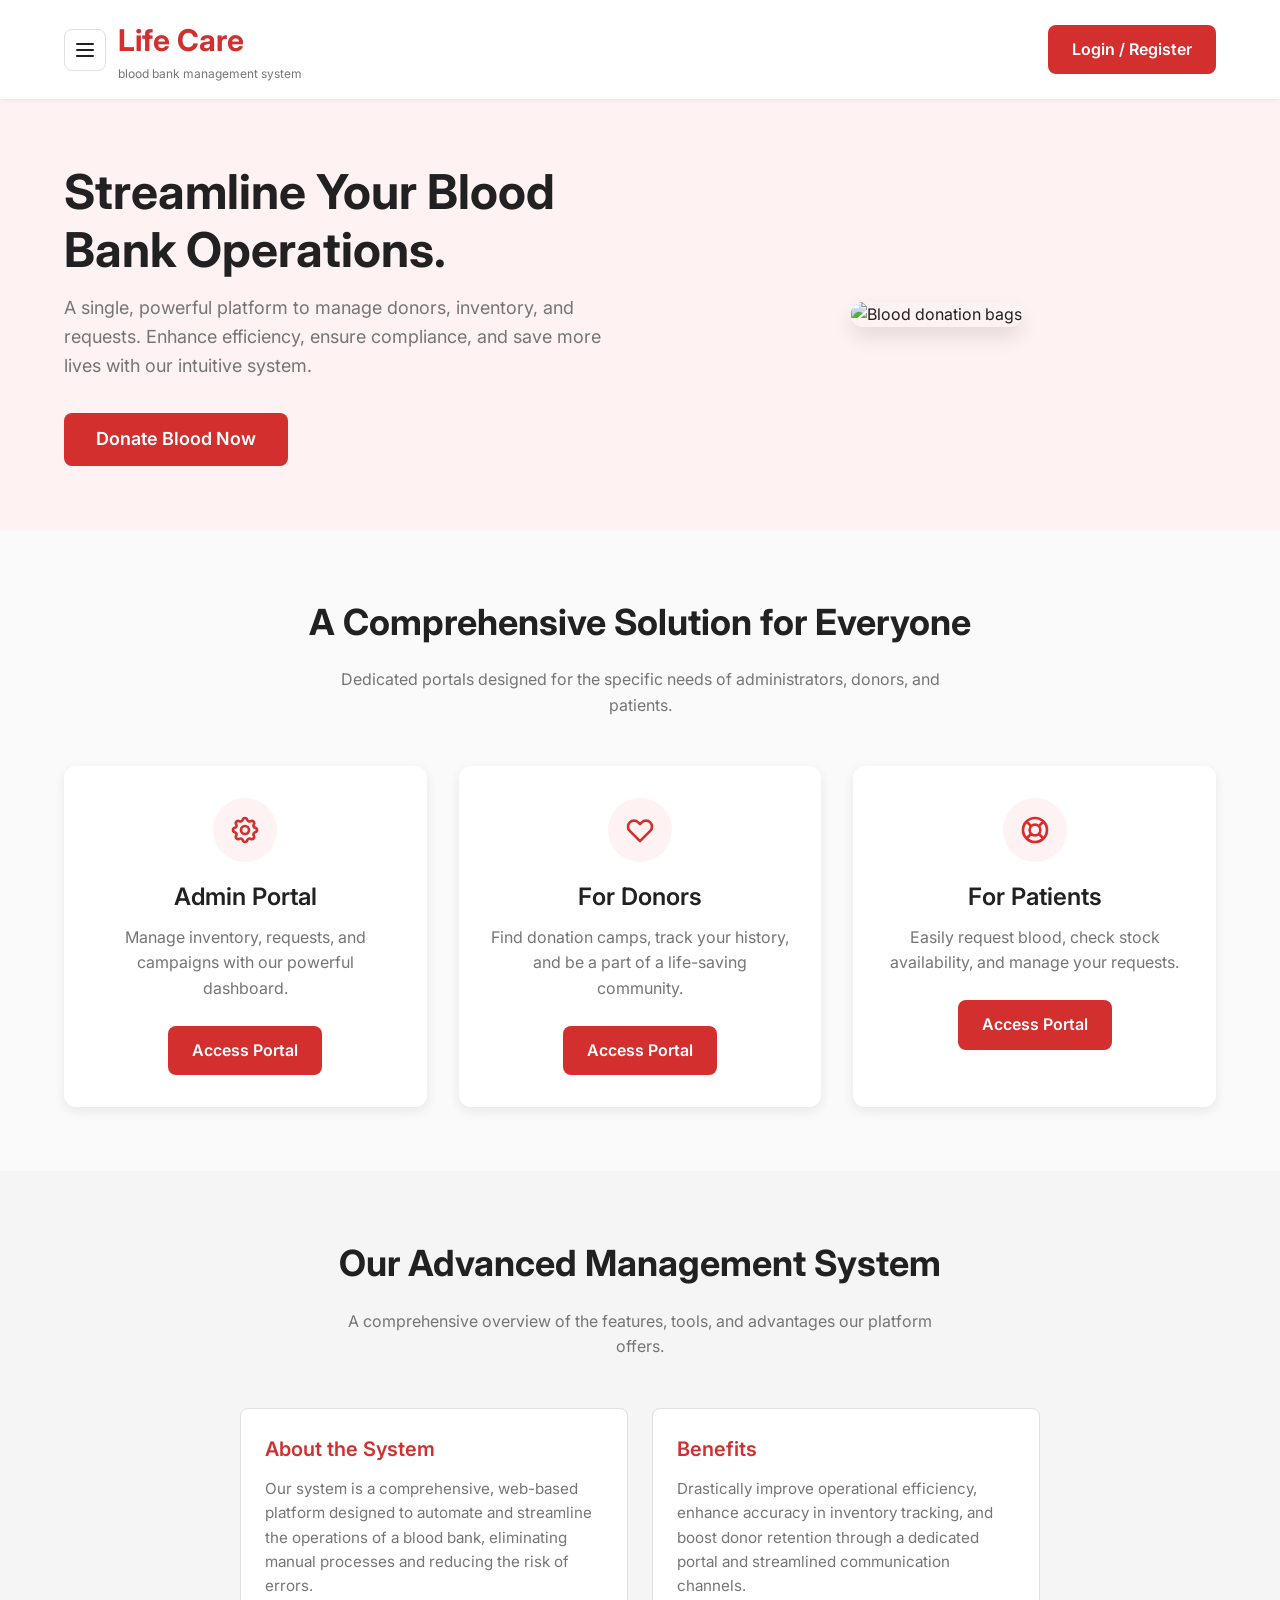
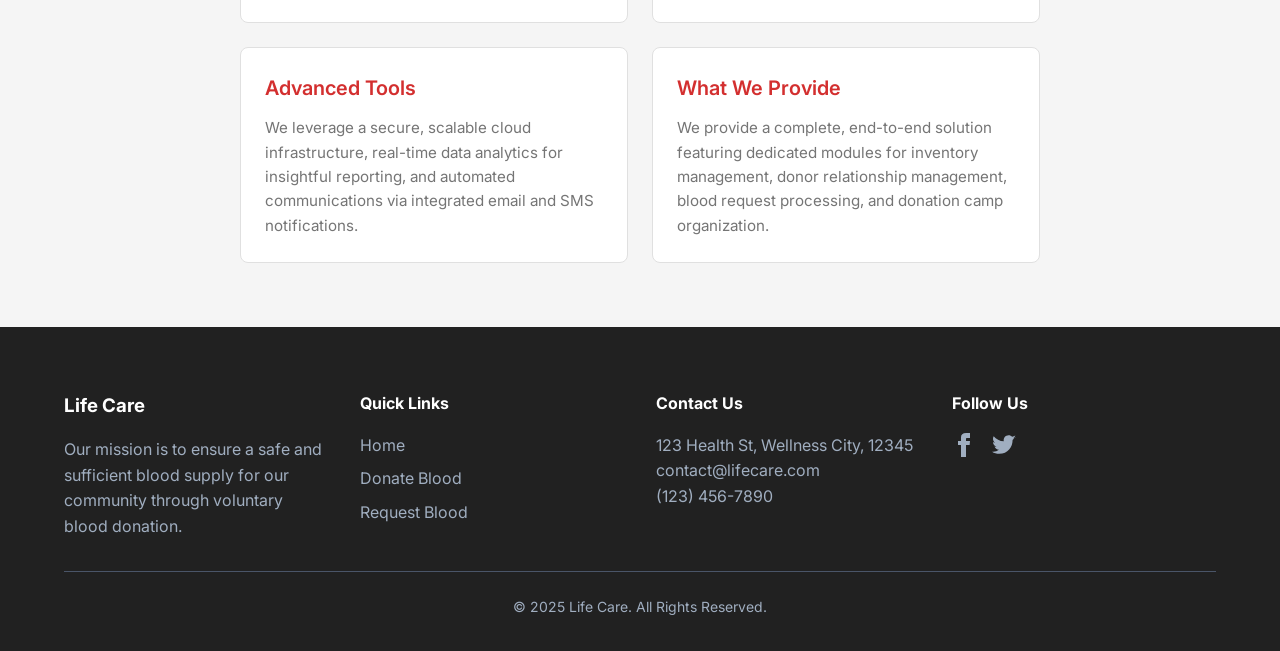
==== index.html @ db760a57 "feature upgrade" ====
<html lang="en">
<head>
    <meta charset="UTF-8">
    <meta name="viewport" content="width=device-width, initial-scale=1.0">
    <title>Life Care - Professional Blood Bank Management System</title>
    <link rel="stylesheet" href="style.css">
    <link rel="preconnect" href="https://fonts.googleapis.com">
    <link rel="preconnect" href="https://fonts.gstatic.com" crossorigin>
    <link href="https://fonts.googleapis.com/css2?family=Inter:wght@400;500;600;700&display=swap" rel="stylesheet">
</head>
<body>
    <header class="header">
        <div class="container">
            <div class="logo-area">
                <button class="hamburger-btn" id="hamburger-btn" onclick="toggleHamburgerMenu()" aria-label="Menu">
                    <svg width="24" height="24" fill="none" stroke="currentColor" viewBox="0 0 24 24"><path stroke-linecap="round" stroke-linejoin="round" stroke-width="2" d="M4 6h16M4 12h16M4 18h16"/></svg>
                </button>
                <div class="logo">
                    <a href="index.html">Life Care</a>
                    <div class="subtitle">blood bank management system</div>
                </div>
                <!-- Hamburger Dropdown Menu -->
                <div class="hamburger-menu" id="hamburger-menu">
                    <a href="admin_login.html" class="hamburger-menu-item">
                        <svg width="18" height="18" fill="none" stroke="currentColor" viewBox="0 0 24 24"><path stroke-linecap="round" stroke-linejoin="round" stroke-width="2" d="M10.325 4.317c.426-1.756 2.924-1.756 3.35 0a1.724 1.724 0 002.573 1.066c1.543-.94 3.31.826 2.37 2.37a1.724 1.724 0 001.065 2.572c1.756.426 1.756 2.924 0 3.35a1.724 1.724 0 00-1.066 2.573c.94 1.543-.826 3.31-2.37 2.37a1.724 1.724 0 00-2.572 1.065c-.426 1.756-2.924 1.756-3.35 0a1.724 1.724 0 00-2.573-1.066c-1.543.94-3.31-.826-2.37-2.37a1.724 1.724 0 00-1.065-2.572c-1.756-.426-1.756-2.924 0-3.35a1.724 1.724 0 001.066-2.573c-.94-1.543.826-3.31 2.37-2.37.996.608 2.296.07 2.572-1.065z"/><path stroke-linecap="round" stroke-linejoin="round" stroke-width="2" d="M15 12a3 3 0 11-6 0 3 3 0 016 0z"/></svg>
                        Admin Login / Register
                    </a>
                </div>
            </div>
            <div class="header-actions">
                <a href="user_login.html" class="btn btn-primary">Login / Register</a>
            </div>
        </div>
    </header>

    <main>
        <!-- Hero Section -->
        <section class="hero">
            <div class="container">
                <div class="hero-text">
                    <h1>Streamline Your Blood Bank Operations.</h1>
                    <p>A single, powerful platform to manage donors, inventory, and requests. Enhance efficiency, ensure compliance, and save more lives with our intuitive system.</p>
                    <a href="donor_login.html" class="btn btn-primary" style="font-size: 1.125rem; padding: 0.75rem 2rem;">Donate Blood Now</a>
                </div>
                <div class="hero-image">
                    <img src="https://images.pexels.com/photos/6823567/pexels-photo-6823567.jpeg?auto=compress&cs=tinysrgb&w=1260&h=750&dpr=1" alt="Blood donation bags">
                </div>
            </div>
        </section>
        
        <!-- Portals Section -->
        <section class="section" style="background-color: #fafafa;">
            <div class="container">
                <h2 class="section-title">A Comprehensive Solution for Everyone</h2>
                <p class="section-subtitle">Dedicated portals designed for the specific needs of administrators, donors, and patients.</p>
                <div class="grid-3">
                    <!-- Admin Portal Card -->
                    <div class="feature-card" onclick="window.location.href='admin_login.html'">
                        <div class="feature-card-icon">
                            <svg style="width: 2rem; height: 2rem;" fill="none" stroke="currentColor" viewBox="0 0 24 24"><path stroke-linecap="round" stroke-linejoin="round" stroke-width="2" d="M10.325 4.317c.426-1.756 2.924-1.756 3.35 0a1.724 1.724 0 002.573 1.066c1.543-.94 3.31.826 2.37 2.37a1.724 1.724 0 001.065 2.572c1.756.426 1.756 2.924 0 3.35a1.724 1.724 0 00-1.066 2.573c.94 1.543-.826 3.31-2.37 2.37a1.724 1.724 0 00-2.572 1.065c-.426 1.756-2.924 1.756-3.35 0a1.724 1.724 0 00-2.573-1.066c-1.543.94-3.31-.826-2.37-2.37a1.724 1.724 0 00-1.065-2.572c-1.756-.426-1.756-2.924 0-3.35a1.724 1.724 0 001.066-2.573c-.94-1.543.826-3.31 2.37-2.37.996.608 2.296.07 2.572-1.065z"></path><path stroke-linecap="round" stroke-linejoin="round" stroke-width="2" d="M15 12a3 3 0 11-6 0 3 3 0 016 0z"></path></svg>
                        </div>
                        <h3>Admin Portal</h3>
                        <p>Manage inventory, requests, and campaigns with our powerful dashboard.</p>
                         <a href="admin_login.html" class="btn btn-primary" style="margin-top: 1.5rem;">Access Portal</a>
                    </div>
                    <!-- Donor Portal Card -->
                    <div class="feature-card" onclick="window.location.href='donor_login.html'">
                        <div class="feature-card-icon">
                            <svg style="width: 2rem; height: 2rem;" fill="none" stroke="currentColor" viewBox="0 0 24 24"><path stroke-linecap="round" stroke-linejoin="round" stroke-width="2" d="M4.318 6.318a4.5 4.5 0 000 6.364L12 20.364l7.682-7.682a4.5 4.5 0 00-6.364-6.364L12 7.636l-1.318-1.318a4.5 4.5 0 00-6.364 0z"></path></svg>
                        </div>
                        <h3>For Donors</h3>
                        <p>Find donation camps, track your history, and be a part of a life-saving community.</p>
                         <a href="donor_login.html" class="btn btn-primary" style="margin-top: 1.5rem;">Access Portal</a>
                    </div>
                    <!-- Patient Portal Card -->
                    <div class="feature-card" onclick="window.location.href='patient_login.html'">
                        <div class="feature-card-icon">
                            <svg style="width: 2rem; height: 2rem;" fill="none" stroke="currentColor" viewBox="0 0 24 24"><path stroke-linecap="round" stroke-linejoin="round" stroke-width="2" d="M18.364 5.636l-3.536 3.536m0 5.656l3.536 3.536M9.172 9.172L5.636 5.636m3.536 9.192l-3.536 3.536M21 12a9 9 0 11-18 0 9 9 0 0118 0zm-5 0a4 4 0 11-8 0 4 4 0 018 0z"></path></svg>
                        </div>
                        <h3>For Patients</h3>
                        <p>Easily request blood, check stock availability, and manage your requests.</p>
                  		 <a href="patient_login.html" class="btn btn-primary" style="margin-top: 1.5rem;">Access Portal</a>
                    </div>
                </div>
            </div>
        </section>

        <!-- Information Section -->
        <section id="system-information" class="section">
            <div class="container">
                <h2 class="section-title">Our Advanced Management System</h2>
                <p class="section-subtitle">A comprehensive overview of the features, tools, and advantages our platform offers.</p>
                <div class="info-grid">
                    <div class="info-block">
                        <h3>About the System</h3>
                        <p>Our system is a comprehensive, web-based platform designed to automate and streamline the operations of a blood bank, eliminating manual processes and reducing the risk of errors.</p>
                    </div>
                    <div class="info-block">
                        <h3>Benefits</h3>
                        <p>Drastically improve operational efficiency, enhance accuracy in inventory tracking, and boost donor retention through a dedicated portal and streamlined communication channels.</p>
                    </div>
                    <div class="info-block">
                        <h3>Advanced Tools</h3>
                        <p>We leverage a secure, scalable cloud infrastructure, real-time data analytics for insightful reporting, and automated communications via integrated email and SMS notifications.</p>
                    </div>
                    <div class="info-block">
                        <h3>What We Provide</h3>
                        <p>We provide a complete, end-to-end solution featuring dedicated modules for inventory management, donor relationship management, blood request processing, and donation camp organization.</p>
                    </div>
                </div>
            </div>
        </section>
    </main>
    
    <footer class="footer">
        <div class="container">
            <div class="footer-grid">
                <div>
                    <h3>Life Care</h3>
                    <p>Our mission is to ensure a safe and sufficient blood supply for our community through voluntary blood donation.</p>
                </div>
                <div>
                    <h4>Quick Links</h4>
                    <ul>
                        <li><a href="index.html">Home</a></li>
                        <li><a href="donor_login.html">Donate Blood</a></li>
                        <li><a href="patient_login.html">Request Blood</a></li>
                    </ul>
                </div>
                <div>
                    <h4>Contact Us</h4>
                    <p>123 Health St, Wellness City, 12345<br>
                    <a href="mailto:contact@lifecare.com">contact@lifecare.com</a><br>
                    <a href="tel:+1234567890">(123) 456-7890</a></p>
                </div>
                <div>
                    <h4>Follow Us</h4>
                    <div class="social-links">
                        <a href="#"><svg fill="currentColor" style="width:1.5rem; height:1.5rem;" viewBox="0 0 24 24"><path d="M9 8h-3v4h3v12h5v-12h3.642l.358-4h-4v-1.667c0-.955.192-1.333 1.115-1.333h2.885v-5h-3.808c-3.596 0-5.192 1.583-5.192 4.615v3.385z"/></svg></a>
                        <a href="#"><svg fill="currentColor" style="width:1.5rem; height:1.5rem;" viewBox="0 0 24 24"><path d="M24 4.557c-.883.392-1.832.656-2.828.775 1.017-.609 1.798-1.574 2.165-2.724-.951.564-2.005.974-3.127 1.195-.897-.957-2.178-1.555-3.594-1.555-3.179 0-5.515 2.966-4.797 6.045-4.091-.205-7.719-2.165-10.148-5.144-.424.727-.666 1.584-.666 2.477 0 1.61.82 3.027 2.053 3.847-.764-.024-1.482-.234-2.11-.583v.062c0 2.256 1.605 4.14 3.737 4.568-.39.106-.803.162-1.227.162-.3 0-.593-.028-.877-.082.593 1.85 2.307 3.198 4.35 3.234-1.595 1.25-3.604 1.995-5.786 1.995-.376 0-.747-.022-1.112-.065 2.063 1.328 4.526 2.105 7.188 2.105 8.634 0 13.36-7.162 13.36-13.36 0-.204-.005-.407-.014-.61a9.49 9.49 0 002.323-2.41z"/></svg></a>
                    </div>
                </div>
            </div>
            <div class="footer-bottom">
                <p>&copy; 2025 Life Care. All Rights Reserved.</p>
            </div>
        </div>
    </footer>
    <script src="script.js"></script>
</body>
</html>
---- style.css ----
/* CSS variables for consistent theming */
:root {
    --primary-color: #D32F2F;
    --primary-hover: #B71C1C;
    --text-dark: #212121;
    --text-light: #757575;
    --bg-color: #F5F5F5;
    --card-bg: #FFFFFF;
    --border-color: #E0E0E0;
    --success-color: #388E3C;
}

/* Basic reset and font settings */
* {
    margin: 0;
    padding: 0;
    box-sizing: border-box;
    font-family: 'Inter', sans-serif;
}

body {
    background-color: var(--bg-color);
    color: var(--text-dark);
    line-height: 1.6;
}

/* Container to center content */
.container {
    max-width: 1200px;
    margin-left: auto;
    margin-right: auto;
    padding: 0 1.5rem;
}

/* --- Reusable Component Styles --- */
.btn {
    padding: 12px 24px;
    border: none;
    border-radius: 8px;
    font-size: 1rem;
    font-weight: 600;
    cursor: pointer;
    display: inline-flex;
    align-items: center;
    gap: 8px;
    text-decoration: none;
    color: white;
}

.btn-primary {
    background-color: var(--primary-color);
}

.card {
    background-color: var(--card-bg);
    border-radius: 12px;
    box-shadow: 0 4px 12px rgba(0, 0, 0, 0.08);
    border: 1px solid var(--border-color);
    margin-bottom: 24px;
}

.card-header {
    padding: 16px 24px;
    border-bottom: 1px solid var(--border-color);
    font-size: 1.125rem;
    font-weight: 600;
}

.card-body {
    padding: 24px;
}

/* Table styles */
.table-container {
    overflow-x: auto;
}

table {
    width: 100%;
    border-collapse: collapse;
    text-align: left;
}

th, td {
    padding: 12px 15px;
    border-bottom: 1px solid var(--border-color);
    vertical-align: middle;
}

th {
    font-size: 12px;
    font-weight: 600;
    text-transform: uppercase;
    color: var(--text-light);
    background-color: var(--bg-color);
}

/* --- Header & Footer --- */
.header {
    background-color: white;
    box-shadow: 0 2px 4px rgba(0,0,0,0.05);
    position: sticky;
    top: 0;
    z-index: 50;
}
.header .container {
    display: flex;
    justify-content: space-between;
    align-items: center;
    padding-top: 1rem;
    padding-bottom: 1rem;
}
.header .logo a {
    font-size: 1.875rem;
    font-weight: 700;
    color: var(--primary-color);
    text-decoration: none;
}
.header .logo .subtitle {
    font-size: 0.75rem;
    color: var(--text-light);
}

/* Logo area with hamburger */
.logo-area {
    display: flex;
    align-items: center;
    gap: 0.75rem;
    position: relative;
}

.hamburger-btn {
    background: none;
    border: 1px solid var(--border-color);
    border-radius: 8px;
    padding: 0.5rem;
    cursor: pointer;
    display: flex;
    align-items: center;
    justify-content: center;
    color: var(--text-dark);
    transition: background-color 0.2s, border-color 0.2s;
}
.hamburger-btn:hover {
    background-color: #f5f5f5;
    border-color: var(--text-light);
}

.hamburger-menu {
    position: absolute;
    top: calc(100% + 0.5rem);
    left: 0;
    background: white;
    border: 1px solid var(--border-color);
    border-radius: 10px;
    box-shadow: 0 8px 24px rgba(0, 0, 0, 0.12);
    min-width: 220px;
    padding: 0.5rem;
    opacity: 0;
    visibility: hidden;
    transform: translateY(-8px);
    transition: opacity 0.2s, visibility 0.2s, transform 0.2s;
    z-index: 100;
}
.hamburger-menu.open {
    opacity: 1;
    visibility: visible;
    transform: translateY(0);
}

.hamburger-menu-item {
    display: flex;
    align-items: center;
    gap: 0.625rem;
    padding: 0.75rem 1rem;
    border-radius: 8px;
    text-decoration: none;
    color: var(--text-dark);
    font-weight: 500;
    font-size: 0.9375rem;
    transition: background-color 0.15s;
}
.hamburger-menu-item:hover {
    background-color: #FEF2F2;
    color: var(--primary-color);
}
.hamburger-menu-item svg {
    flex-shrink: 0;
}

/* Header actions (login buttons) */
.header-actions {
    display: flex;
    align-items: center;
    gap: 0.75rem;
}

.footer {
    background-color: #212121;
    color: #a0aec0;
    padding: 4rem 1.5rem 2rem;
}
.footer-grid {
    display: grid;
    grid-template-columns: 1fr;
    gap: 2rem;
}
@media (min-width: 768px) {
    .footer-grid {
        grid-template-columns: repeat(4, 1fr);
    }
}
.footer h3, .footer h4 {
    font-weight: 700;
    color: white;
    margin-bottom: 1rem;
}
.footer ul {
    list-style: none;
}
.footer li {
    margin-bottom: 0.5rem;
}
.footer a {
    color: #a0aec0;
    text-decoration: none;
}
.footer .social-links {
    display: flex;
    gap: 1rem;
}
.footer-bottom {
    margin-top: 2rem;
    padding-top: 1.5rem;
    border-top: 1px solid #4A5568;
    text-align: center;
    font-size: 0.875rem;
}

/* --- Page-Specific Styles --- */

/* Hero Section (Home Page) */
.hero {
    background-color: #FEF2F2;
}
.hero .container {
    display: flex;
    align-items: center;
    padding: 4rem 1.5rem;
}
.hero-text {
    flex: 1;
    padding-right: 2rem;
}
.hero-text h1 {
    font-size: 3rem;
    font-weight: 700;
    line-height: 1.2;
    margin-bottom: 1rem;
}
.hero-text p {
    font-size: 1.125rem;
    color: var(--text-light);
    margin-bottom: 2rem;
}
.hero-image {
    flex: 1;
    display: flex;
    justify-content: center;
}
.hero-image img {
    max-width: 100%;
    border-radius: 12px;
    box-shadow: 0 10px 20px rgba(0,0,0,0.1);
}

/* General Section Styles */
.section {
    padding: 4rem 0;
}
.section-title {
    text-align: center;
    font-size: 2.25rem;
    font-weight: 700;
    margin-bottom: 1rem;
}
.section-subtitle {
    text-align: center;
    color: var(--text-light);
    margin-bottom: 3rem;
    max-width: 600px;
    margin-left: auto;
    margin-right: auto;
}

/* Grid Layouts */
.grid-3 {
    display: grid;
    grid-template-columns: 1fr;
    gap: 2rem;
}
@media (min-width: 768px) {
    .grid-3 {
        grid-template-columns: repeat(3, 1fr);
    }
}
.feature-card {
    text-align: center;
    background: white;
    padding: 2rem;
    border-radius: 12px;
    box-shadow: 0 4px 12px rgba(0,0,0,0.08);
    cursor: pointer;
}
.feature-card-icon {
    background-color: #FEF2F2;
    color: var(--primary-color);
    width: 4rem;
    height: 4rem;
    border-radius: 50%;
    display: flex;
    align-items: center;
    justify-content: center;
    margin: 0 auto 1rem;
}
.feature-card h3 {
    font-size: 1.5rem;
    font-weight: 600;
    margin-bottom: 0.5rem;
}
.feature-card p {
    color: var(--text-light);
}

.info-grid {
    display: grid;
    grid-template-columns: 1fr;
    gap: 1.5rem;
    max-width: 800px;
    margin: 0 auto;
}
@media (min-width: 768px) {
    .info-grid {
        grid-template-columns: repeat(2, 1fr);
    }
}
.info-block {
    background-color: white;
    padding: 1.5rem;
    border-radius: 8px;
    border: 1px solid var(--border-color);
}
.info-block h3 {
    font-size: 1.25rem;
    font-weight: 600;
    margin-bottom: 0.75rem;
    color: var(--primary-color);
}
.info-block p, .info-block li {
    color: var(--text-light);
    font-size: 0.95rem;
}
.info-block ul {
    list-style-position: inside;
    padding-left: 0.5rem;
}

/* Login/Register Page */
.portal-content {
    display: block; /* Ensures the forms are visible */
}

.form-box {
    background: white;
    padding: 2.5rem;
    border-radius: 12px;
    box-shadow: 0 10px 20px rgba(0,0,0,0.1);
    width: 100%;
}
.form-box-header {
    text-align: center;
    margin-bottom: 2rem;
}
.form-box-header h2 {
    font-size: 2rem;
    font-weight: 700;
}
.form-input {
    width: 100%;
    padding: 0.75rem;
    margin-bottom: 1rem;
    border-radius: 8px;
    border: 1px solid var(--border-color);
    font-size: 1rem; /* Added for better readability */
}

.form-error {
    color: var(--primary-color);
    font-size: 0.875rem;
    text-align: center;
    margin-bottom: 1rem;
    min-height: 1.25rem;
}
.form-links {
    text-align: center;
    margin-top: 1.5rem;
    color: var(--text-light);
}
.form-links a {
    color: var(--primary-color);
    font-weight: 600;
    text-decoration: none;
}

/* Grid form for multi-column layouts */
.grid-form {
    display: grid;
    grid-template-columns: 1fr;
    gap: 1rem;
    align-items: end;
}
@media (min-width: 1024px) {
    .grid-form {
        grid-template-columns: repeat(3, 1fr);
    }
}


/* Admin Dashboard */
.admin-layout {
    display: flex;
    min-height: 100vh;
}
.admin-sidebar {
    width: 256px;
    background-color: #1f2937;
    color: white;
    display: flex;
    flex-direction: column;
}
.admin-sidebar-header {
    padding: 1.25rem;
    font-size: 1.5rem;
    font-weight: 700;
    border-bottom: 1px solid #374151;
    display: flex;
    align-items: center;
    gap: 0.75rem;
}
.admin-sidebar nav {
    flex-grow: 1;
    padding: 0.5rem;
}
.admin-nav-link {
    display: flex;
    align-items: center;
    gap: 0.75rem;
    padding: 0.75rem;
    border-radius: 4px;
    text-decoration: none;
    color: #d1d5db;
}
.admin-nav-link.active {
    background-color: var(--primary-color);
    color: white;
}
.admin-sidebar-footer {
    padding: 0.5rem;
    border-top: 1px solid #374151;
}
.admin-main-content {
    flex: 1;
    overflow-y: auto;
    padding: 1.5rem;
}
.admin-section {
    display: none;
}
.admin-section.active {
    display: block;
}
.kpi-grid {
    display: grid;
    grid-template-columns: 1fr;
    gap: 1.5rem;
}
@media (min-width: 640px) {
    .kpi-grid { grid-template-columns: repeat(2, 1fr); }
}
@media (min-width: 1024px) {
    .kpi-grid { grid-template-columns: repeat(4, 1fr); }
}
.kpi-card h3 {
    font-size: 1.125rem;
    font-weight: 600;
    color: var(--text-light);
}
.kpi-card p {
    font-size: 2.25rem;
    font-weight: 700;
}
.status-badge {
    padding: 4px 10px;
    border-radius: 12px;
    font-size: 12px;
    font-weight: 600;
    text-transform: capitalize;
    display: inline-block;
}
.status-available { background-color: #E8F5E9; color: #388E3C; }
.status-low { background-color: #FFF8E1; color: #FBC02D; }
.status-critical { background-color: #FFEBEE; color: #D32F2F; }
.status-pending { background-color: #FFF3E0; color: #EF6C00; }
.status-approved { background-color: #E8F5E9; color: #388E3C; }
.status-rejected { background-color: #FFEBEE; color: #C62828; }
.status-upcoming { background-color: #E3F2FD; color: #1976D2; }
.status-completed { background-color: #F5F5F5; color: #616161; }
.action-btn {
    background: transparent;
    border: 1px solid var(--border-color);
    border-radius: 6px;
    padding: 6px 10px;
    cursor: pointer;
    font-size: 12px;
    font-weight: 500;
}
.action-btn.approve { color: var(--success-color); border-color: var(--success-color); }
.action-btn.reject { color: var(--primary-color); border-color: var(--primary-color); }
.modal-overlay {
    position: fixed;
    top: 0; left: 0; right: 0; bottom: 0;
    background: rgba(0, 0, 0, 0.6);
    display: none;
    align-items: center;
    justify-content: center;
    z-index: 1000;
}
.modal-overlay.visible {
    display: flex;
}
.modal-content {
    background: white;
    padding: 2rem;
    border-radius: 12px;
    width: 90%;
    max-width: 500px;
}
.admin-mobile-menu-btn {
    display: none;
}

/* --- User Dashboard Styles --- */
.user-welcome-banner {
    background: linear-gradient(135deg, #D32F2F 0%, #B71C1C 50%, #880E4F 100%);
    color: white;
    border-radius: 16px;
    padding: 2.5rem;
    display: flex;
    align-items: center;
    justify-content: space-between;
    margin-bottom: 2rem;
    box-shadow: 0 8px 24px rgba(211, 47, 47, 0.25);
    animation: fadeInUp 0.5s ease-out;
}
@keyframes fadeInUp {
    from { opacity: 0; transform: translateY(20px); }
    to { opacity: 1; transform: translateY(0); }
}
.user-welcome-text h1 {
    font-size: 2rem;
    font-weight: 700;
    margin-bottom: 0.25rem;
}
.user-welcome-text p {
    font-size: 1rem;
    opacity: 0.85;
}
.user-welcome-icon {
    opacity: 0.3;
}

.user-profile-grid {
    display: grid;
    grid-template-columns: 1fr;
    gap: 1rem;
}
@media (min-width: 640px) {
    .user-profile-grid { grid-template-columns: repeat(2, 1fr); }
}
.user-profile-item {
    display: flex;
    flex-direction: column;
    gap: 0.25rem;
}
.user-profile-label {
    font-size: 0.75rem;
    font-weight: 600;
    text-transform: uppercase;
    color: var(--text-light);
    letter-spacing: 0.05em;
}
.user-profile-value {
    font-size: 1rem;
    font-weight: 500;
    color: var(--text-dark);
}

.user-portal-grid {
    display: grid;
    grid-template-columns: 1fr;
    gap: 1.5rem;
}
@media (min-width: 640px) {
    .user-portal-grid { grid-template-columns: repeat(2, 1fr); }
}
.user-portal-card {
    background: white;
    border-radius: 16px;
    padding: 2rem;
    box-shadow: 0 4px 12px rgba(0,0,0,0.08);
    border: 1px solid var(--border-color);
    cursor: pointer;
    transition: transform 0.25s ease, box-shadow 0.25s ease, border-color 0.25s ease;
    text-align: center;
}
.user-portal-card:hover {
    transform: translateY(-6px);
    box-shadow: 0 12px 32px rgba(0,0,0,0.12);
}
.user-portal-donor:hover {
    border-color: var(--primary-color);
}
.user-portal-patient:hover {
    border-color: #1976D2;
}
.user-portal-card-icon {
    width: 4rem;
    height: 4rem;
    border-radius: 50%;
    display: flex;
    align-items: center;
    justify-content: center;
    margin: 0 auto 1rem;
}
.user-portal-donor .user-portal-card-icon {
    background: #FEF2F2;
    color: var(--primary-color);
}
.user-portal-patient .user-portal-card-icon {
    background: #E3F2FD;
    color: #1976D2;
}
.user-portal-card h3 {
    font-size: 1.25rem;
    font-weight: 700;
    margin-bottom: 0.5rem;
}
.user-portal-card p {
    color: var(--text-light);
    font-size: 0.9rem;
    margin-bottom: 0.5rem;
}

.user-stats-grid {
    display: grid;
    grid-template-columns: repeat(2, 1fr);
    gap: 1rem;
}
@media (min-width: 768px) {
    .user-stats-grid { grid-template-columns: repeat(4, 1fr); }
}

/* Responsive styles */
@media (max-width: 767px) {
    .hero .container { flex-direction: column; }
    .hero-text { padding-right: 0; text-align: center; margin-bottom: 2rem; }
    .admin-sidebar { position: absolute; z-index: 100; transform: translateX(-100%); transition: transform 0.3s ease-in-out; }
    .admin-sidebar.open { transform: translateX(0); }
    .admin-mobile-menu-btn { display: block; position: fixed; top: 1rem; left: 1rem; z-index: 110; background: #1f2937; color: white; border: none; padding: 0.5rem; border-radius: 4px; }
}
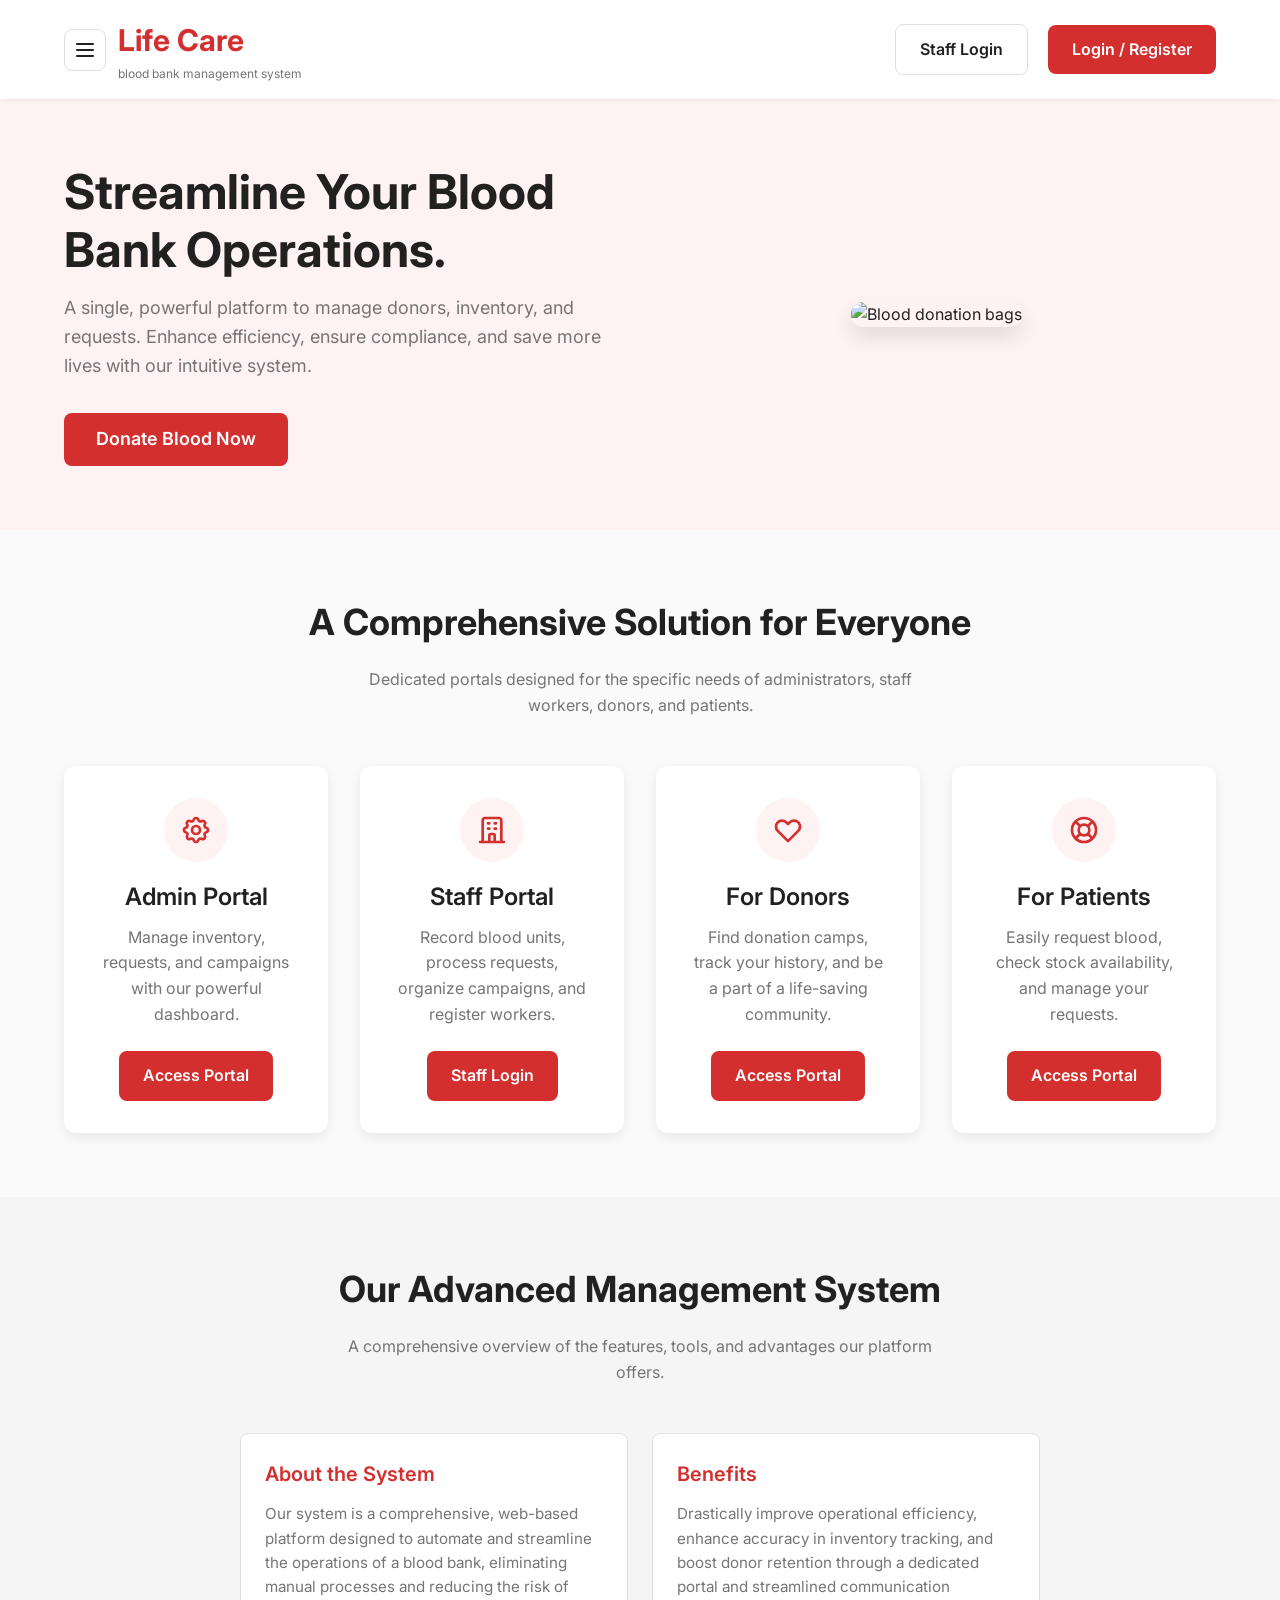
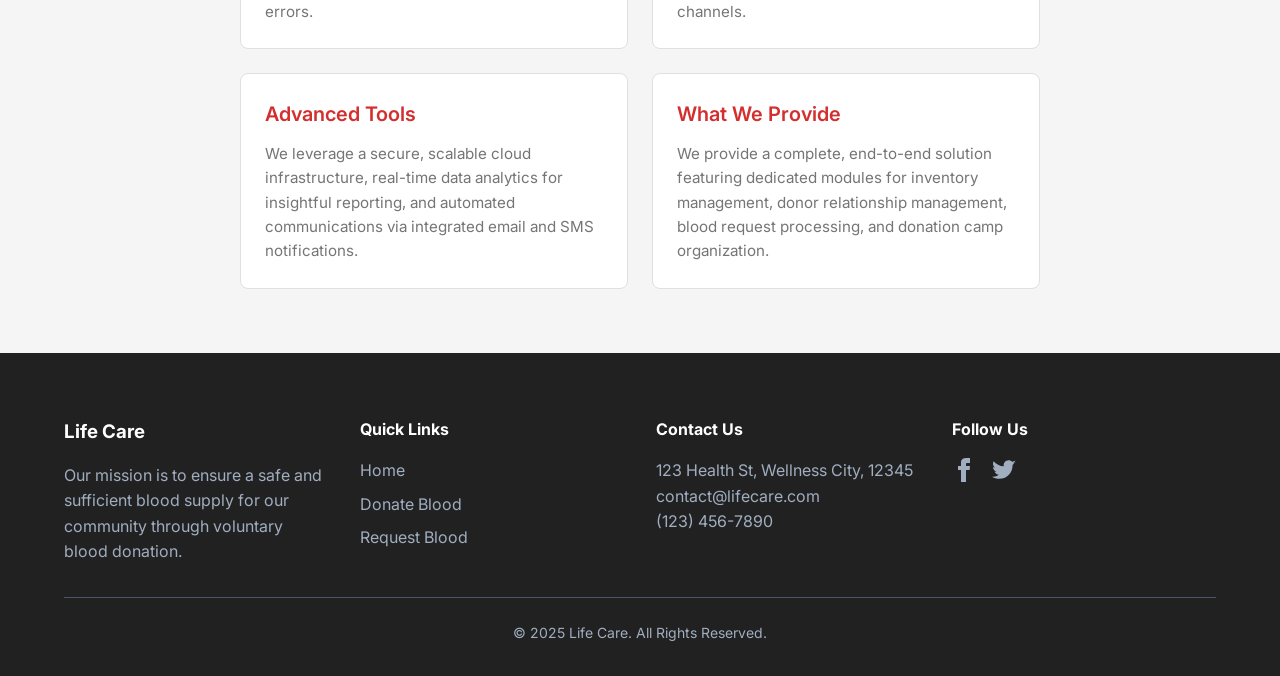
==== commit 95cf2734: "feature upgrade and new files created @worker_dashboard & @worker_login" ====
--- a/index.html
+++ b/index.html
@@ -25,9 +25,14 @@
                         <svg width="18" height="18" fill="none" stroke="currentColor" viewBox="0 0 24 24"><path stroke-linecap="round" stroke-linejoin="round" stroke-width="2" d="M10.325 4.317c.426-1.756 2.924-1.756 3.35 0a1.724 1.724 0 002.573 1.066c1.543-.94 3.31.826 2.37 2.37a1.724 1.724 0 001.065 2.572c1.756.426 1.756 2.924 0 3.35a1.724 1.724 0 00-1.066 2.573c.94 1.543-.826 3.31-2.37 2.37a1.724 1.724 0 00-2.572 1.065c-.426 1.756-2.924 1.756-3.35 0a1.724 1.724 0 00-2.573-1.066c-1.543.94-3.31-.826-2.37-2.37a1.724 1.724 0 00-1.065-2.572c-1.756-.426-1.756-2.924 0-3.35a1.724 1.724 0 001.066-2.573c-.94-1.543.826-3.31 2.37-2.37.996.608 2.296.07 2.572-1.065z"/><path stroke-linecap="round" stroke-linejoin="round" stroke-width="2" d="M15 12a3 3 0 11-6 0 3 3 0 016 0z"/></svg>
                         Admin Login / Register
                     </a>
+                    <a href="worker_login.html" class="hamburger-menu-item">
+                        <svg width="18" height="18" fill="none" stroke="currentColor" viewBox="0 0 24 24"><path stroke-linecap="round" stroke-linejoin="round" stroke-width="2" d="M19 21V5a2 2 0 00-2-2H7a2 2 0 00-2 2v16m14 0h2m-2 0h-5m-9 0H3m2 0h5M9 7h1m-1 4h1m4-4h1m-1 4h1m-5 10v-5a1 1 0 011-1h2a1 1 0 011 1v5m-4 0h4"/></svg>
+                        Blood Bank Staff Login
+                    </a>
                 </div>
             </div>
             <div class="header-actions">
+                <a href="worker_login.html" class="btn" style="background-color: transparent; border: 1px solid var(--border-color); color: var(--text-dark); margin-right: 0.5rem;">Staff Login</a>
                 <a href="user_login.html" class="btn btn-primary">Login / Register</a>
             </div>
         </div>
@@ -52,8 +57,8 @@
         <section class="section" style="background-color: #fafafa;">
             <div class="container">
                 <h2 class="section-title">A Comprehensive Solution for Everyone</h2>
-                <p class="section-subtitle">Dedicated portals designed for the specific needs of administrators, donors, and patients.</p>
-                <div class="grid-3">
+                <p class="section-subtitle">Dedicated portals designed for the specific needs of administrators, staff workers, donors, and patients.</p>
+                <div class="grid-4">
                     <!-- Admin Portal Card -->
                     <div class="feature-card" onclick="window.location.href='admin_login.html'">
                         <div class="feature-card-icon">
@@ -62,6 +67,15 @@
                         <h3>Admin Portal</h3>
                         <p>Manage inventory, requests, and campaigns with our powerful dashboard.</p>
                          <a href="admin_login.html" class="btn btn-primary" style="margin-top: 1.5rem;">Access Portal</a>
+                    </div>
+                    <!-- Blood Bank Worker Portal Card -->
+                    <div class="feature-card" onclick="window.location.href='worker_login.html'">
+                        <div class="feature-card-icon">
+                            <svg style="width: 2rem; height: 2rem;" fill="none" stroke="currentColor" viewBox="0 0 24 24"><path stroke-linecap="round" stroke-linejoin="round" stroke-width="2" d="M19 21V5a2 2 0 00-2-2H7a2 2 0 00-2 2v16m14 0h2m-2 0h-5m-9 0H3m2 0h5M9 7h1m-1 4h1m4-4h1m-1 4h1m-5 10v-5a1 1 0 011-1h2a1 1 0 011 1v5m-4 0h4"/></svg>
+                        </div>
+                        <h3>Staff Portal</h3>
+                        <p>Record blood units, process requests, organize campaigns, and register workers.</p>
+                         <a href="worker_login.html" class="btn btn-primary" style="margin-top: 1.5rem;">Staff Login</a>
                     </div>
                     <!-- Donor Portal Card -->
                     <div class="feature-card" onclick="window.location.href='donor_login.html'">
@@ -79,7 +93,7 @@
                         </div>
                         <h3>For Patients</h3>
                         <p>Easily request blood, check stock availability, and manage your requests.</p>
-                  		 <a href="patient_login.html" class="btn btn-primary" style="margin-top: 1.5rem;">Access Portal</a>
+                   		 <a href="patient_login.html" class="btn btn-primary" style="margin-top: 1.5rem;">Access Portal</a>
                     </div>
                 </div>
             </div>
--- a/style.css
+++ b/style.css
@@ -302,6 +302,21 @@
 @media (min-width: 768px) {
     .grid-3 {
         grid-template-columns: repeat(3, 1fr);
+    }
+}
+.grid-4 {
+    display: grid;
+    grid-template-columns: 1fr;
+    gap: 2rem;
+}
+@media (min-width: 640px) {
+    .grid-4 {
+        grid-template-columns: repeat(2, 1fr);
+    }
+}
+@media (min-width: 1024px) {
+    .grid-4 {
+        grid-template-columns: repeat(4, 1fr);
     }
 }
 .feature-card {
@@ -678,3 +693,87 @@
     .admin-sidebar.open { transform: translateX(0); }
     .admin-mobile-menu-btn { display: block; position: fixed; top: 1rem; left: 1rem; z-index: 110; background: #1f2937; color: white; border: none; padding: 0.5rem; border-radius: 4px; }
 }
+
+/* Worker Dashboard Styles */
+.worker-layout {
+    display: flex;
+    min-height: 100vh;
+}
+.worker-sidebar {
+    width: 260px;
+    background-color: #0f172a;
+    color: white;
+    display: flex;
+    flex-direction: column;
+}
+.worker-sidebar-header {
+    padding: 1.25rem;
+    font-size: 1.25rem;
+    font-weight: 700;
+    border-bottom: 1px solid #1e293b;
+    display: flex;
+    align-items: center;
+    gap: 0.75rem;
+}
+.worker-sidebar-user {
+    padding: 1rem 1.25rem;
+    background: rgba(255,255,255,0.03);
+    border-bottom: 1px solid #1e293b;
+}
+.worker-sidebar nav {
+    flex-grow: 1;
+    padding: 0.5rem;
+}
+.worker-nav-link {
+    display: flex;
+    align-items: center;
+    gap: 0.75rem;
+    padding: 0.75rem 1rem;
+    border-radius: 6px;
+    text-decoration: none;
+    color: #94a3b8;
+    font-size: 0.95rem;
+    font-weight: 500;
+    margin-bottom: 0.25rem;
+    transition: all 0.2s;
+}
+.worker-nav-link:hover {
+    background-color: rgba(255,255,255,0.06);
+    color: white;
+}
+.worker-nav-link.active {
+    background-color: var(--primary-color);
+    color: white;
+}
+.worker-sidebar-footer {
+    padding: 0.75rem;
+    border-top: 1px solid #1e293b;
+}
+.worker-main-content {
+    flex: 1;
+    overflow-y: auto;
+    padding: 1.75rem;
+}
+.worker-section {
+    display: none;
+}
+.worker-section.active {
+    display: block;
+}
+.worker-mobile-menu-btn {
+    display: none;
+}
+.action-btn.complete {
+    color: #2563eb;
+    border-color: #93c5fd;
+    background: #eff6ff;
+}
+.action-btn.complete:hover {
+    background: #2563eb;
+    color: white;
+}
+@media (max-width: 767px) {
+    .worker-sidebar { position: fixed; top: 0; bottom: 0; left: 0; z-index: 100; transform: translateX(-100%); transition: transform 0.3s ease-in-out; }
+    .worker-sidebar.open { transform: translateX(0); }
+    .worker-mobile-menu-btn { display: block; position: fixed; top: 1rem; left: 1rem; z-index: 110; background: #0f172a; color: white; border: none; padding: 0.5rem; border-radius: 4px; }
+}
